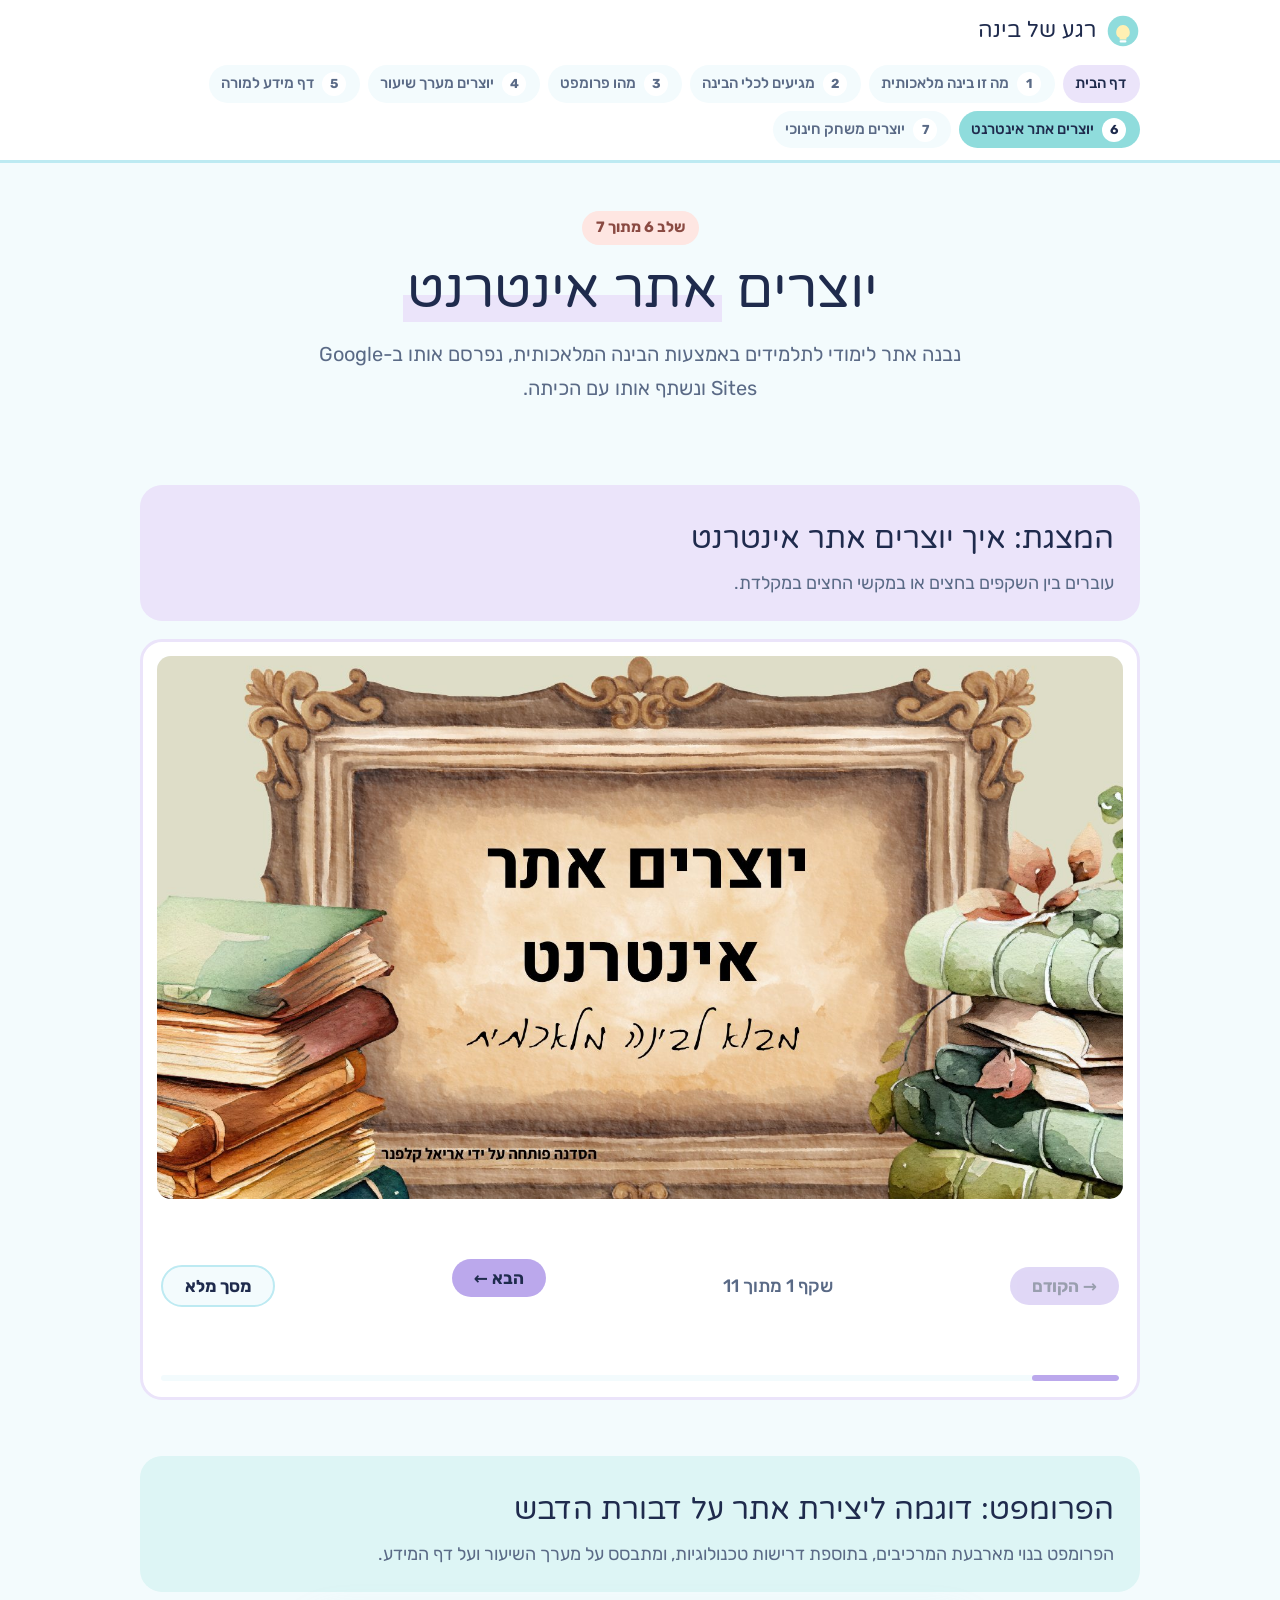
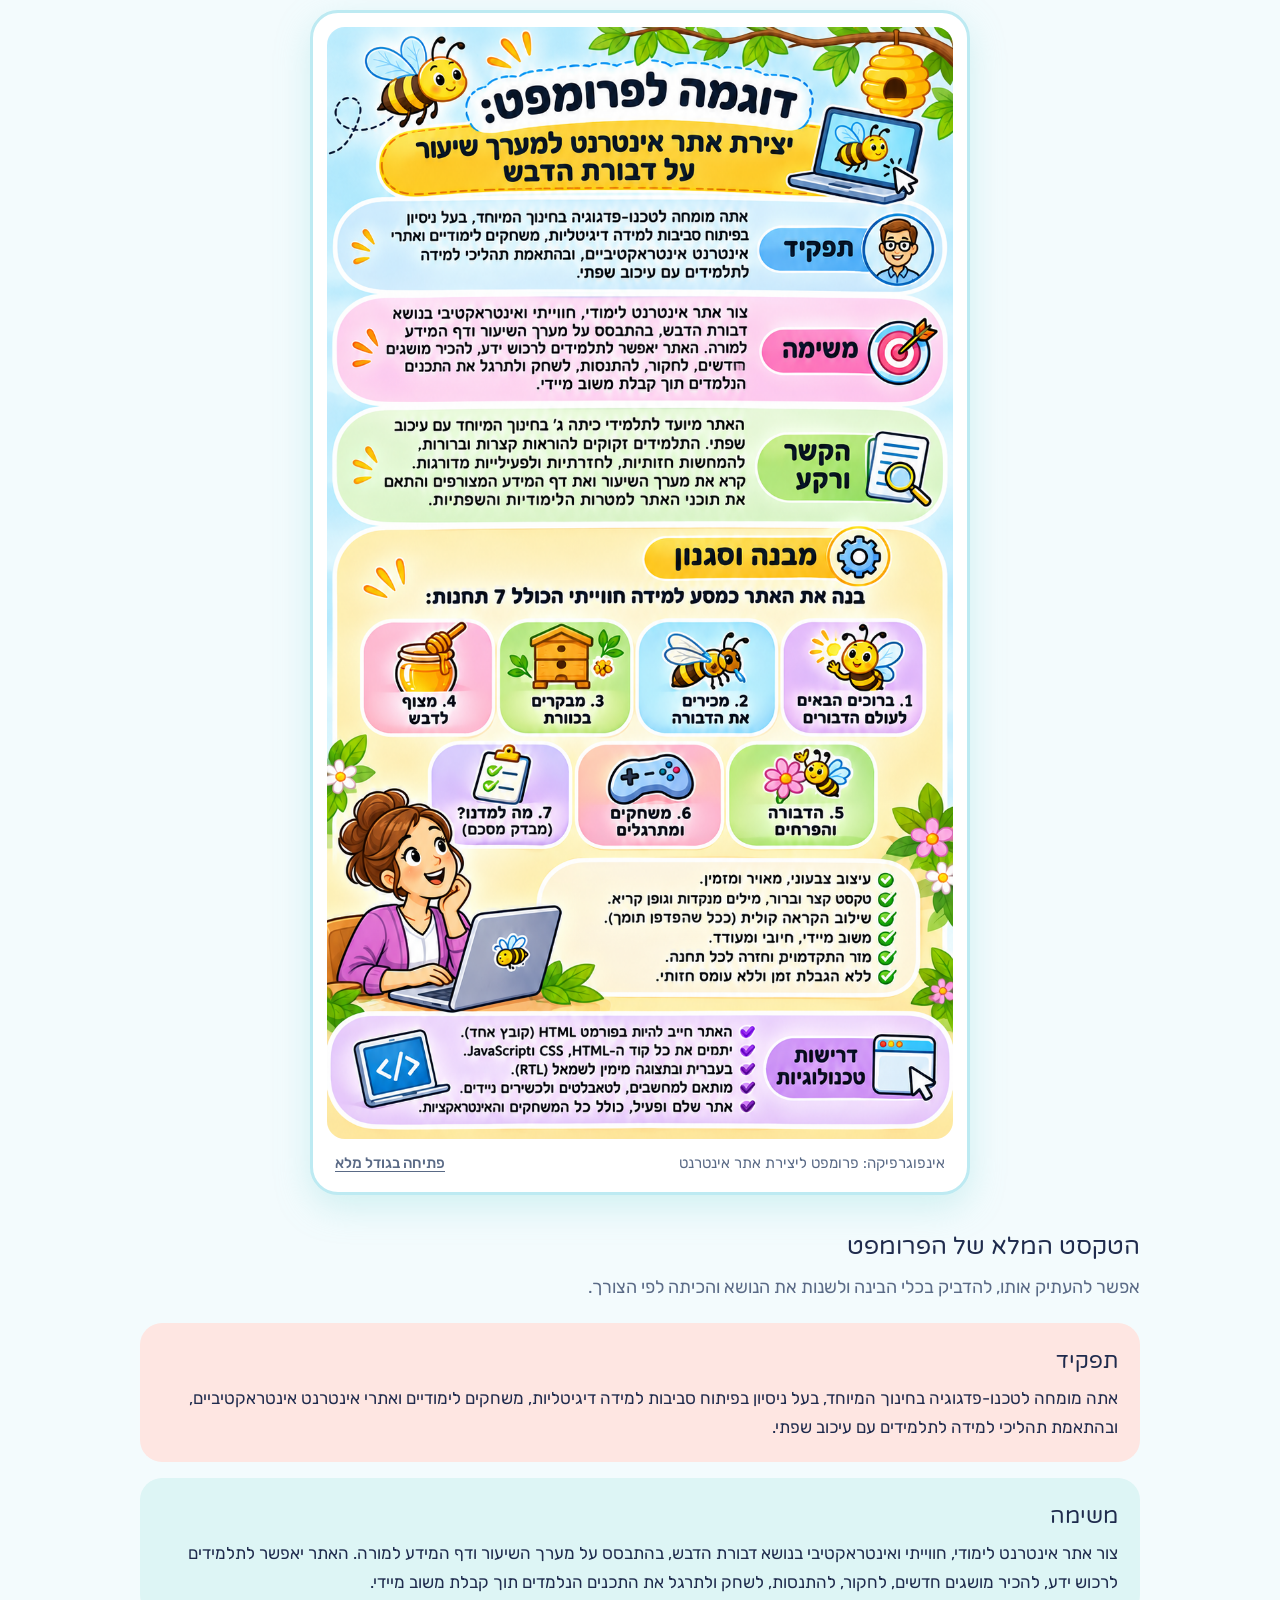
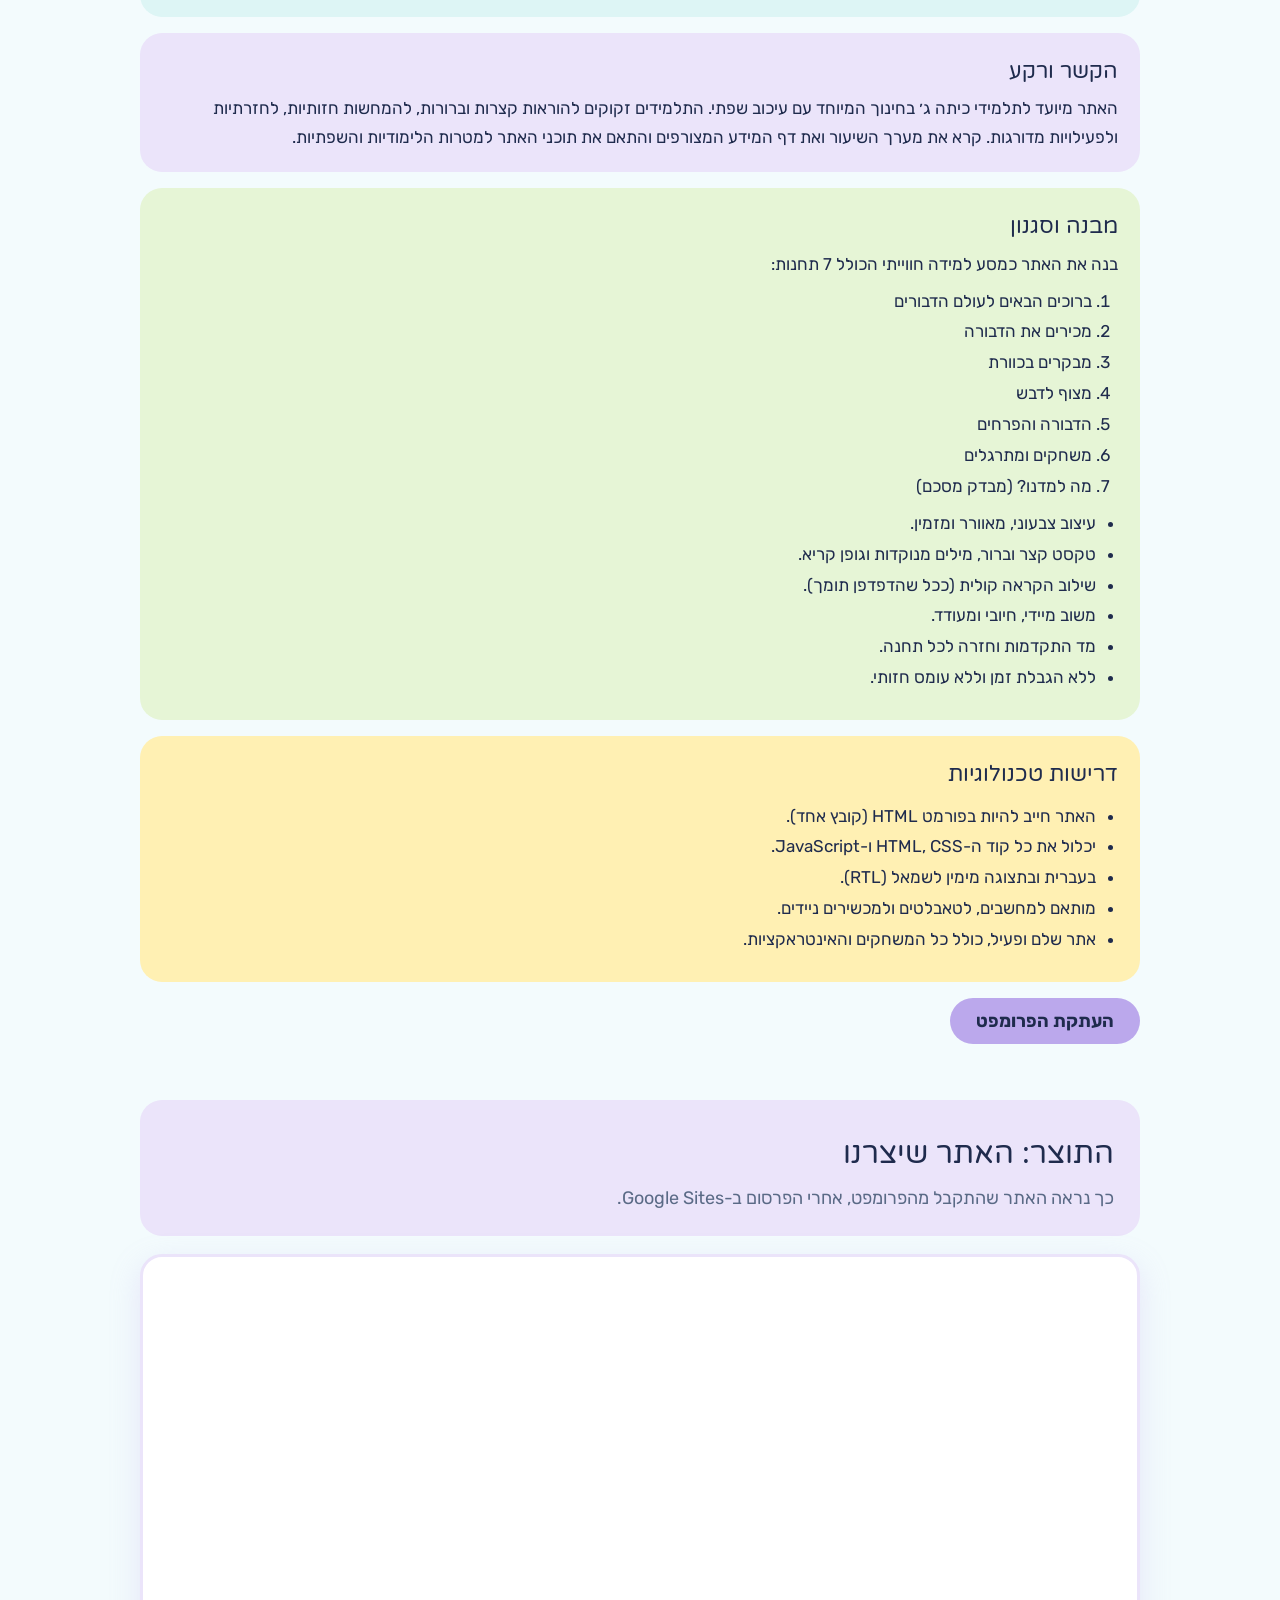
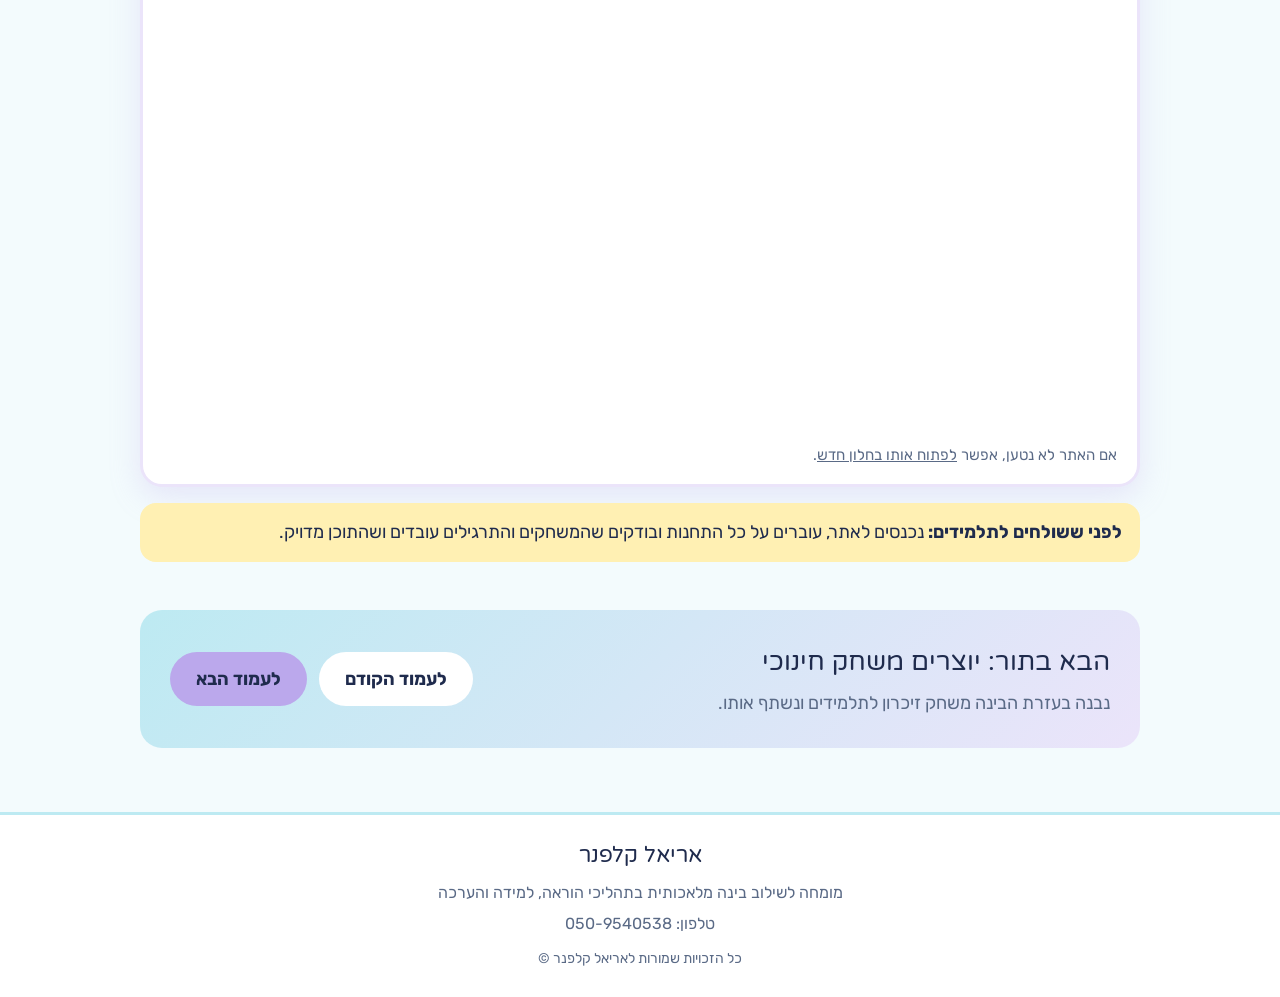
==== web.html @ d9471802 "Add Rega Shel Bina teachers training website Seven-page Hebrew RTL learning site on AI for teachers:" ====
<!DOCTYPE html>
<html lang="he" dir="rtl">
<head>
<meta charset="utf-8">
<meta name="viewport" content="width=device-width, initial-scale=1">
<title>רגע של בינה - יוצרים אתר אינטרנט</title>
<link rel="preconnect" href="https://fonts.googleapis.com">
<link rel="preconnect" href="https://fonts.gstatic.com" crossorigin>
<link href="https://fonts.googleapis.com/css2?family=Rubik:wght@400;500;700&family=Varela+Round&display=swap" rel="stylesheet">
<link rel="stylesheet" href="style.css">
</head>
<body>

<header>
  <div class="bar">
    <a class="brand" href="index.html" aria-label="רגע של בינה - לדף הבית">
      <svg viewBox="0 0 40 40" aria-hidden="true"><circle cx="20" cy="20" r="18" fill="#8FDCDC"/><path d="M12 22c0-5 3.6-9 8-9s8 4 8 9c0 3-1.6 5-4 6v2h-8v-2c-2.4-1-4-3-4-6z" fill="#FFF0B3"/><rect x="16" y="31" width="8" height="2.5" rx="1.2" fill="#fff"/></svg>
      רגע של בינה
    </a>
    <button class="menu-btn" type="button" id="menu-btn" aria-expanded="false" aria-controls="site-nav"><span class="menu-ic" aria-hidden="true"></span>תפריט</button>
    <nav id="site-nav" aria-label="תפריט האתר">
      <ol>
        <li class="home"><a href="index.html">דף הבית</a></li>
        <li><a href="ai.html"><b>1</b>מה זו בינה מלאכותית</a></li>
        <li><a href="tools.html"><b>2</b>מגיעים לכלי הבינה</a></li>
        <li><a href="prompt.html"><b>3</b>מהו פרומפט</a></li>
        <li><a href="lesson.html"><b>4</b>יוצרים מערך שיעור</a></li>
        <li><a href="info.html"><b>5</b>דף מידע למורה</a></li>
        <li class="on"><a aria-current="page" href="web.html"><b>6</b>יוצרים אתר אינטרנט</a></li>
        <li><a href="game.html"><b>7</b>יוצרים משחק חינוכי</a></li>
      </ol>
    </nav>
  </div>
</header>

<main class="wrap">

  <section class="hero solo">
    <div>
      <span class="tag">שלב 6 מתוך 7</span>
      <h1>יוצרים <mark>אתר אינטרנט</mark></h1>
      <p class="lead">נבנה אתר לימודי לתלמידים באמצעות הבינה המלאכותית, נפרסם אותו ב-Google Sites ונשתף אותו עם הכיתה.</p>
    </div>
  </section>

  <section id="slides" class="part-block" aria-labelledby="slides-title">
    <div class="block-head hd1">
      <h2 id="slides-title" class="sec">המצגת: איך יוצרים אתר אינטרנט</h2>
      <p class="sub">עוברים בין השקפים בחצים או במקשי החצים במקלדת.</p>
    </div>
    <div class="viewer" data-name="web" data-count="11" tabindex="0" role="group" aria-label="מצגת: יוצרים אתר אינטרנט לשיעור ולדף המידע">
      <div class="stage"><img class="slide" src="slides/web-01.jpg" alt="שקף 1 מתוך 11" width="1600" height="900"></div>
      <div class="controls">
        <button class="vb prev" type="button" aria-label="לשקף הקודם">&rarr; הקודם</button>
        <span class="count" aria-live="polite">שקף 1 מתוך 11</span>
        <button class="vb next" type="button" aria-label="לשקף הבא">הבא &larr;</button>
        <button class="vb fs" type="button">מסך מלא</button>
      </div>
      <div class="bar-progress" aria-hidden="true"><span></span></div>
    </div>
  </section>

  <section id="prompt" class="part-block" aria-labelledby="prompt-title">
    <div class="block-head hd2">
      <h2 id="prompt-title" class="sec">הפרומפט: דוגמה ליצירת אתר על דבורת הדבש</h2>
      <p class="sub">הפרומפט בנוי מארבעת המרכיבים, בתוספת דרישות טכנולוגיות, ומתבסס על מערך השיעור ועל דף המידע.</p>
    </div>
    <figure class="figure">
      <img src="web-prompt-infographic.png" width="941" height="1672" loading="lazy"
           alt="אינפוגרפיקה: דוגמה לפרומפט ליצירת אתר אינטרנט למערך שיעור על דבורת הדבש. החלקים: תפקיד, משימה, הקשר ורקע, מבנה וסגנון עם שבע תחנות, ודרישות טכנולוגיות. הטקסט המלא מופיע מתחת לאינפוגרפיקה.">
      <figcaption>
        <span>אינפוגרפיקה: פרומפט ליצירת אתר אינטרנט</span>
        <a href="web-prompt-infographic.png" target="_blank" rel="noopener">פתיחה בגודל מלא</a>
      </figcaption>
    </figure>

    <h3 class="subhead">הטקסט המלא של הפרומפט</h3>
    <p class="sub">אפשר להעתיק אותו, להדביק בכלי הבינה ולשנות את הנושא והכיתה לפי הצורך.</p>
    <div class="parts one" id="prompt-parts">
      <article class="part p2">
        <h3>תפקיד</h3>
        <div class="body"><p>אתה מומחה לטכנו-פדגוגיה בחינוך המיוחד, בעל ניסיון בפיתוח סביבות למידה דיגיטליות, משחקים לימודיים ואתרי אינטרנט אינטראקטיביים, ובהתאמת תהליכי למידה לתלמידים עם עיכוב שפתי.</p></div>
      </article>
      <article class="part p1">
        <h3>משימה</h3>
        <div class="body"><p>צור אתר אינטרנט לימודי, חווייתי ואינטראקטיבי בנושא דבורת הדבש, בהתבסס על מערך השיעור ודף המידע למורה. האתר יאפשר לתלמידים לרכוש ידע, להכיר מושגים חדשים, לחקור, להתנסות, לשחק ולתרגל את התכנים הנלמדים תוך קבלת משוב מיידי.</p></div>
      </article>
      <article class="part p4">
        <h3>הקשר ורקע</h3>
        <div class="body"><p>האתר מיועד לתלמידי כיתה ג׳ בחינוך המיוחד עם עיכוב שפתי. התלמידים זקוקים להוראות קצרות וברורות, להמחשות חזותיות, לחזרתיות ולפעילויות מדורגות. קרא את מערך השיעור ואת דף המידע המצורפים והתאם את תוכני האתר למטרות הלימודיות והשפתיות.</p></div>
      </article>
      <article class="part p3">
        <h3>מבנה וסגנון</h3>
        <div class="body">
          <p>בנה את האתר כמסע למידה חווייתי הכולל 7 תחנות:</p>
          <ol>
            <li>ברוכים הבאים לעולם הדבורים</li>
            <li>מכירים את הדבורה</li>
            <li>מבקרים בכוורת</li>
            <li>מצוף לדבש</li>
            <li>הדבורה והפרחים</li>
            <li>משחקים ומתרגלים</li>
            <li>מה למדנו? (מבדק מסכם)</li>
          </ol>
          <ul>
            <li>עיצוב צבעוני, מאוורר ומזמין.</li>
            <li>טקסט קצר וברור, מילים מנוקדות וגופן קריא.</li>
            <li>שילוב הקראה קולית (ככל שהדפדפן תומך).</li>
            <li>משוב מיידי, חיובי ומעודד.</li>
            <li>מד התקדמות וחזרה לכל תחנה.</li>
            <li>ללא הגבלת זמן וללא עומס חזותי.</li>
          </ul>
        </div>
      </article>
      <article class="part p5">
        <h3>דרישות טכנולוגיות</h3>
        <div class="body">
          <ul>
            <li>האתר חייב להיות בפורמט HTML (קובץ אחד).</li>
            <li>יכלול את כל קוד ה-HTML, CSS ו-JavaScript.</li>
            <li>בעברית ובתצוגה מימין לשמאל (RTL).</li>
            <li>מותאם למחשבים, לטאבלטים ולמכשירים ניידים.</li>
            <li>אתר שלם ופעיל, כולל כל המשחקים והאינטראקציות.</li>
          </ul>
        </div>
      </article>
    </div>
    <div class="copy-row">
      <button class="btn" type="button" id="copy-prompt">העתקת הפרומפט</button>
      <span id="copy-status" role="status" aria-live="polite"></span>
    </div>
  </section>

  <section id="result" class="part-block" aria-labelledby="result-title">
    <div class="block-head hd1">
      <h2 id="result-title" class="sec">התוצר: האתר שיצרנו</h2>
      <p class="sub">כך נראה האתר שהתקבל מהפרומפט, אחרי הפרסום ב-Google Sites.</p>
    </div>
    <div class="doc-box">
      <iframe src="https://sites.google.com/educ.org.il/dvoradvash/full-page-embed" title="האתר שיצרנו: מסע בעולם דבורת הדבש" loading="lazy" allowfullscreen></iframe>
      <p class="video-note">אם האתר לא נטען, אפשר <a href="https://sites.google.com/educ.org.il/dvoradvash" target="_blank" rel="noopener">לפתוח אותו בחלון חדש</a>.</p>
    </div>
    <p class="check-note"><strong>לפני ששולחים לתלמידים:</strong> נכנסים לאתר, עוברים על כל התחנות ובודקים שהמשחקים והתרגילים עובדים ושהתוכן מדויק.</p>
  </section>

  <section class="next" aria-labelledby="next-title">
    <div>
      <h2 id="next-title">הבא בתור: יוצרים משחק חינוכי</h2>
      <p>נבנה בעזרת הבינה משחק זיכרון לתלמידים ונשתף אותו.</p>
    </div>
    <div class="btns">
      <a class="btn ghost" href="info.html">לעמוד הקודם</a>
      <a class="btn" href="game.html">לעמוד הבא</a>
    </div>
  </section>
</main>

<footer class="site-footer">
  <div class="foot-in">
    <strong class="foot-name">אריאל קלפנר</strong>
    <span class="foot-role">מומחה לשילוב בינה מלאכותית בתהליכי הוראה, למידה והערכה</span>
    <span class="foot-phone">טלפון: <bdi dir="ltr">050-9540538</bdi></span>
    <span class="foot-rights">כל הזכויות שמורות לאריאל קלפנר ©</span>
  </div>
</footer>

<script src="viewer.js"></script>
<script>
(function(){
  var btn=document.getElementById('copy-prompt'),st=document.getElementById('copy-status');
  function text(){
    return Array.prototype.map.call(document.querySelectorAll('#prompt-parts .part'),function(p){
      var out=[];
      p.querySelectorAll('.body > *').forEach(function(el){
        if(el.tagName==='UL'){el.querySelectorAll('li').forEach(function(li){out.push('- '+li.textContent);});}
        else if(el.tagName==='OL'){el.querySelectorAll('li').forEach(function(li,k){out.push((k+1)+'. '+li.textContent);});}
        else{out.push(el.textContent);}
      });
      return p.querySelector('h3').textContent+': '+out.join('\n');
    }).join('\n\n');
  }
  function done(msg){st.textContent=msg;setTimeout(function(){st.textContent='';},3000);}
  btn.addEventListener('click',function(){
    var t=text();
    if(navigator.clipboard&&navigator.clipboard.writeText){
      navigator.clipboard.writeText(t).then(function(){done('הפרומפט הועתק');},fallback);
    }else{fallback();}
    function fallback(){
      var ta=document.createElement('textarea');ta.value=t;document.body.appendChild(ta);ta.select();
      try{document.execCommand('copy');done('הפרומפט הועתק');}catch(e){done('ההעתקה לא הצליחה, סמנו את הטקסט והעתיקו ידנית');}
      document.body.removeChild(ta);
    }
  });
})();
</script>
<script src="menu.js"></script>
</body>
</html>
---- style.css ----
:root{
  /* פלטת פסטל שנגזרת מהאינפוגרפיקה: תכלת, לבנדר, ירוק מנטה, ורוד עדין וצהוב בהיר מאוד */
  --bg:#F3FBFD;
  --surface:#FFFFFF;
  --ink:#1F2B4D;
  --muted:#5A6A86;
  --sky:#BDEAF2;
  --teal:#8FDCDC;
  --teal-soft:#DDF5F5;
  --lav:#BBA8EC;
  --lav-soft:#EBE4FA;
  --mint:#B5E08A;
  --mint-soft:#E6F5D6;
  --pink:#F9B5AC;
  --pink-soft:#FEE6E2;
  --butter:#FFF0B3;
  --display:"Varela Round","Rubik",system-ui,sans-serif;
  --body:"Rubik",system-ui,sans-serif;
  --radius:22px;
  /* פריסה: כותרת עליונה עם ניווט שלבים, תוכן במרכז, כרטיסים בצבעי פסטל, כפתורי הקודם והבא */
}
*{box-sizing:border-box}
html{scroll-behavior:smooth}
body{margin:0;background:var(--bg);color:var(--ink);font-family:var(--body);font-size:18px;line-height:1.7}
a{color:inherit}
:focus-visible{outline:3px solid var(--lav);outline-offset:3px;border-radius:8px}
.wrap{max-width:1040px;margin:0 auto;padding:0 20px}

/* ניווט */
header{background:var(--surface);border-bottom:3px solid var(--sky);position:sticky;top:0;z-index:5}
.bar{display:flex;align-items:center;justify-content:space-between;gap:16px;flex-wrap:wrap;padding:12px 20px;max-width:1040px;margin:0 auto}
.brand{display:flex;align-items:center;gap:10px;font-family:var(--display);font-size:22px;color:var(--ink);text-decoration:none}
.brand svg{width:34px;height:34px}
nav ol{list-style:none;margin:0;padding:0;display:flex;gap:8px;flex-wrap:wrap}
nav li a,nav li span{display:flex;align-items:center;gap:8px;padding:6px 14px 6px 12px;border-radius:999px;font-size:15px;font-weight:500;text-decoration:none;background:var(--bg);color:var(--muted)}
nav li a:hover{background:var(--teal-soft)}
nav li b{display:grid;place-items:center;width:24px;height:24px;border-radius:50%;background:#fff;font-size:13px;color:var(--muted)}
nav li.on a{background:var(--teal);color:var(--ink)}
nav li.on b{background:#fff;color:var(--ink)}
nav li.soon span{opacity:.8}
nav small{font-size:12px;background:var(--butter);color:#6B5A1E;padding:0 8px;border-radius:999px}

/* פתיח */
.hero{padding:48px 0 24px;display:grid;grid-template-columns:1.2fr .8fr;gap:32px;align-items:center}
.hero.solo{grid-template-columns:1fr;text-align:center;justify-items:center}
.tag{display:inline-block;background:var(--pink-soft);color:#8A4A42;font-weight:700;font-size:15px;padding:4px 14px;border-radius:999px;margin-bottom:14px}
h1{font-family:var(--display);font-weight:400;font-size:clamp(34px,5.5vw,54px);line-height:1.15;margin:0 0 16px;text-wrap:balance}
h1 mark{background:linear-gradient(transparent 58%,var(--lav-soft) 58%);color:inherit;padding:0 4px}
.lead{font-size:20px;color:var(--muted);margin:0;max-width:34em}
.art{width:100%;max-width:340px;justify-self:center}

/* הגדרה */
.def{background:var(--surface);border-radius:var(--radius);padding:28px 30px;margin:24px 0;border-inline-start:10px solid var(--teal);box-shadow:0 8px 24px rgba(143,220,220,.28)}
.def h2{font-family:var(--display);font-weight:400;font-size:26px;margin:0 0 8px}
.def p{margin:0;font-size:20px;max-width:46em}
.def .simple{margin-top:14px;padding:12px 16px;background:var(--butter);border-radius:14px;font-size:18px}

h2.sec{font-family:var(--display);font-weight:400;font-size:30px;margin:48px 0 6px}
.sub{color:var(--muted);margin:0 0 20px}

/* כרטיסים */
.cards{display:grid;grid-template-columns:repeat(3,1fr);gap:18px}
.card{border-radius:var(--radius);padding:24px;display:flex;flex-direction:column;gap:8px}
.card .ic{width:52px;height:52px;border-radius:16px;display:grid;place-items:center;background:#fff}
.card .ic svg{width:30px;height:30px}
.card h3{font-family:var(--display);font-weight:400;font-size:22px;margin:6px 0 0}
.card p{margin:0;font-size:17px}
.c1{background:var(--lav-soft)} .c1 svg{stroke:#8E78DC}
.c2{background:var(--pink-soft)} .c2 svg{stroke:#E58C80}
.c3{background:var(--teal-soft)} .c3 svg{stroke:#48B7B7}

/* סרטון */
.video-box{background:var(--surface);border-radius:var(--radius);padding:16px;box-shadow:0 10px 30px rgba(187,168,236,.30);border:3px solid var(--lav-soft)}
.video{position:relative;aspect-ratio:16/9;border-radius:14px;overflow:hidden;background:#1F2B4D}
.video iframe{position:absolute;inset:0;width:100%;height:100%;border:0}
.video-note{margin:12px 6px 2px;font-size:15px;color:var(--muted)}

/* שאלות למחשבה */
.think{display:grid;grid-template-columns:repeat(2,1fr);gap:16px}
.q{background:var(--surface);border-radius:var(--radius);padding:20px 22px;display:flex;gap:14px;align-items:flex-start;border:2px solid var(--butter)}
.q span{flex:none;width:34px;height:34px;border-radius:50%;background:var(--butter);display:grid;place-items:center;font-weight:700;font-family:var(--display)}
.q p{margin:0}

/* אינפוגרפיקה */
.figure{margin:8px auto 0;max-width:660px;background:var(--surface);border-radius:28px;padding:14px;border:3px solid var(--sky);box-shadow:0 12px 34px rgba(143,220,220,.35)}
.figure img{display:block;width:100%;height:auto;border-radius:18px}
.figure figcaption{display:flex;justify-content:space-between;align-items:center;gap:12px;flex-wrap:wrap;padding:12px 8px 2px;font-size:15px;color:var(--muted)}
.figure figcaption a{font-weight:500;text-decoration:underline;text-underline-offset:3px}

/* סיכום טקסטואלי: ארבעת המרכיבים */
.parts{display:grid;grid-template-columns:repeat(2,1fr);gap:16px}
.part{border-radius:var(--radius);padding:20px 22px}
.part h3{font-family:var(--display);font-weight:400;font-size:22px;margin:0 0 4px}
.part p{margin:0;font-size:17px}
.p1{background:var(--teal-soft)}
.p2{background:var(--pink-soft)}
.p3{background:var(--mint-soft)}
.p4{background:var(--lav-soft)}

/* דוגמה */
.example{display:grid;grid-template-columns:repeat(2,1fr);gap:16px}
.ex{background:var(--surface);border-radius:var(--radius);padding:20px 22px;border:3px solid var(--sky)}
.ex.good{border-color:var(--mint)}
.ex h3{font-family:var(--display);font-weight:400;font-size:20px;margin:0 0 8px}
.ex .label{display:inline-block;font-size:14px;font-weight:700;padding:2px 12px;border-radius:999px;margin-bottom:10px;background:var(--pink-soft);color:#8A4A42}
.ex.good .label{background:var(--mint-soft);color:#3F6B1A}
.ex blockquote{margin:0;padding:12px 16px;background:var(--bg);border-radius:14px;font-size:17px}

/* המשך וחזרה */
.next{margin:48px 0 64px;background:linear-gradient(135deg,var(--sky) 0%,var(--lav-soft) 100%);border-radius:var(--radius);padding:30px;display:flex;align-items:center;justify-content:space-between;gap:20px;flex-wrap:wrap}
.next h2{font-family:var(--display);font-weight:400;font-size:26px;margin:0 0 4px}
.next p{margin:0;color:var(--muted)}
.btns{display:flex;gap:12px;flex-wrap:wrap}
.btn{font-family:var(--body);font-weight:700;font-size:18px;border:0;border-radius:999px;padding:12px 26px;background:var(--lav);color:var(--ink);cursor:pointer;text-decoration:none;display:inline-block}
.btn.ghost{background:#fff}
.btn[disabled]{cursor:not-allowed;opacity:.7}



@media (max-width:820px){
  .hero{grid-template-columns:1fr}
  .art{max-width:240px;order:-1}
  .cards,.think,.parts,.example{grid-template-columns:1fr}
}
@media (prefers-reduced-motion:no-preference){
  .card,.q,.part{transition:transform .2s}
  .card:hover,.q:hover,.part:hover{transform:translateY(-4px)}
}

/* עמוד כלי הבינה */
.choices{display:grid;grid-template-columns:repeat(2,1fr);gap:18px;margin:8px 0 8px}
.choice{display:flex;flex-direction:column;gap:8px;border-radius:var(--radius);padding:26px;text-decoration:none;transition:transform .2s}
.choice h2{font-family:var(--display);font-weight:400;font-size:26px;line-height:1.25;margin:0}
.choice p{margin:0;font-size:17px}
.choice .go{margin-top:auto;align-self:flex-start;font-weight:700;background:#fff;border-radius:999px;padding:6px 18px}
.ch-num{align-self:flex-start;font-size:14px;font-weight:700;background:#fff;border-radius:999px;padding:2px 12px}
.ch1{background:var(--lav-soft)} .ch2{background:var(--teal-soft)}
.choice:hover{transform:translateY(-4px)}
.part-block{margin-top:56px;scroll-margin-top:90px}
.block-head{border-radius:var(--radius);padding:22px 26px;margin-bottom:18px}
.block-head h2.sec{margin:6px 0 4px}
.block-head .sub{margin:0}
.hd1{background:var(--lav-soft)} .hd2{background:var(--teal-soft)}
.hd1 .ch-num,.hd2 .ch-num{display:inline-block}
.steps{list-style:none;margin:0;padding:0;display:grid;gap:16px}
.step{background:var(--surface);border-radius:var(--radius);padding:20px 22px;display:grid;grid-template-columns:1fr minmax(0,420px);gap:22px;align-items:center;border:3px solid var(--lav-soft)}
.step.s2{border-color:var(--teal-soft)}
.step-text{display:flex;gap:14px;align-items:flex-start}
.step .num{flex:none;width:44px;height:44px;border-radius:50%;display:grid;place-items:center;font-family:var(--display);font-size:22px;background:var(--lav-soft);color:var(--ink)}
.step.s2 .num{background:var(--teal)}
.step h3{margin:2px 0 0;font-weight:500;font-size:21px;line-height:1.45}
.step-sub{margin:6px 0 0;font-size:19px}
.step-note{margin:12px 0 0;padding:10px 14px;background:var(--butter);border-radius:14px;font-size:16px;line-height:1.55}
.shot{position:relative;display:block;width:100%;padding:0;border:2px solid var(--sky);background:var(--bg);border-radius:16px;overflow:hidden;cursor:zoom-in;font:inherit}
.shot img{display:block;width:100%;height:auto;max-height:340px;object-fit:contain}
.shot .zoom{position:absolute;inset-inline-start:10px;bottom:10px;font-size:13px;font-weight:500;background:rgba(255,255,255,.92);color:var(--ink);padding:2px 12px;border-radius:999px}
.done{margin:16px 0 0;text-align:center;font-family:var(--display);font-size:22px;padding:14px;border-radius:var(--radius)}
.d1{background:var(--lav-soft)} .d2{background:var(--teal-soft)}
dialog#lightbox{border:0;border-radius:20px;padding:14px;max-width:min(96vw,1200px);background:#fff;box-shadow:0 20px 60px rgba(31,43,77,.35)}
dialog#lightbox::backdrop{background:rgba(31,43,77,.55)}
dialog#lightbox img{display:block;max-width:100%;max-height:80vh;margin:8px auto 0;border-radius:12px}
dialog#lightbox .close{font-family:var(--body);font-weight:700;font-size:16px;border:0;border-radius:999px;padding:8px 20px;background:var(--lav);color:var(--ink);cursor:pointer}
@media (max-width:820px){
  .choices{grid-template-columns:1fr}
  .step{grid-template-columns:1fr}
}

/* מציג מצגות */
.viewer{background:var(--surface);border-radius:var(--radius);padding:14px;border:3px solid var(--lav-soft);margin-bottom:16px}
#gemini .viewer{border-color:var(--teal-soft)}
.viewer:focus-visible{outline:3px solid var(--lav)}
.stage{background:var(--bg);border-radius:14px;overflow:hidden;display:flex;justify-content:center}
.stage:fullscreen{background:#1F2B4D;align-items:center}
.stage .slide{display:block;width:100%;height:auto;max-height:100%;object-fit:contain;aspect-ratio:16/9}
.controls{display:flex;align-items:center;justify-content:space-between;gap:10px;flex-wrap:wrap;padding:12px 4px 4px}
.vb{font-family:var(--body);font-weight:700;font-size:17px;border:0;border-radius:999px;padding:9px 22px;background:var(--lav);color:var(--ink);cursor:pointer}
#gemini .vb{background:var(--teal)}
.vb.fs{background:var(--bg);border:2px solid var(--sky)}
.vb[disabled]{opacity:.45;cursor:not-allowed}
.count{font-weight:500;color:var(--muted)}
.bar-progress{height:6px;border-radius:999px;background:var(--bg);margin:10px 4px 2px;overflow:hidden}
.bar-progress span{display:block;height:100%;width:0;background:var(--lav);border-radius:999px;float:right;transition:width .25s}
#gemini .bar-progress span{background:var(--teal)}
details.written{margin-top:8px}
details.written>summary{cursor:pointer;font-weight:700;padding:12px 18px;background:var(--butter);border-radius:16px;list-style:none;margin-bottom:14px}
details.written>summary::-webkit-details-marker{display:none}
details.written>summary::before{content:"+ ";font-weight:700}
details.written[open]>summary::before{content:"− "}
@media (max-width:560px){.vb{padding:8px 14px;font-size:16px}.vb.fs{display:none}}

/* עמוד מערך שיעור */
.subhead{font-family:var(--display);font-weight:400;font-size:24px;margin:32px 0 4px}
.parts.one{grid-template-columns:1fr}
.parts.one .part p{max-width:60em}
.copy-row{display:flex;align-items:center;gap:14px;margin-top:16px;flex-wrap:wrap}
#copy-status{color:#3F6B1A;font-weight:700}
.doc-box{background:var(--surface);border-radius:var(--radius);padding:14px;border:3px solid var(--lav-soft);box-shadow:0 10px 30px rgba(187,168,236,.25)}
.doc-box iframe{display:block;width:100%;height:760px;border:0;border-radius:12px;background:#fff}
.check-note{margin:16px 0 0;padding:14px 18px;background:var(--butter);border-radius:16px}
.video-sec{margin-top:36px}
@media (max-width:820px){.doc-box iframe{height:620px}}

/* מסמך PDF */
.pdf-box{background:var(--surface);border-radius:var(--radius);padding:16px;border:3px solid var(--lav-soft);box-shadow:0 10px 30px rgba(187,168,236,.25)}
.pdf-bar{display:flex;align-items:center;justify-content:space-between;gap:12px;flex-wrap:wrap;padding:2px 4px 14px}
.pdf-name{font-family:var(--display);font-size:20px}
.pdf-bar .btn{font-size:16px;padding:9px 20px}
.pdf-pages{display:grid;gap:16px;justify-items:center;background:var(--bg);border-radius:14px;padding:16px}
.pdf-pages img{display:block;width:100%;max-width:820px;height:auto;background:#fff;box-shadow:0 4px 16px rgba(31,43,77,.14);border-radius:4px}

.part .body ul{margin:8px 0;padding-inline-start:22px}
.part .body li{margin:2px 0;font-size:17px}
.part .body p{margin:6px 0 0;font-size:17px}
.part .body p:first-child{margin-top:0}

.p5{background:var(--butter)}
.part .body ol{margin:8px 0;padding-inline-start:26px}
.part .body ol li{margin:2px 0;font-size:17px}

/* דף שער וכותרת תחתונה */
.visually-hidden{position:absolute;width:1px;height:1px;margin:-1px;padding:0;overflow:hidden;clip:rect(0 0 0 0);white-space:nowrap;border:0}
.cover-fig{margin:28px 0 0;border-radius:28px;overflow:hidden;box-shadow:0 14px 40px rgba(143,220,220,.4);border:4px solid #fff}
.cover-fig img{display:block;width:100%;height:auto}
.cover-intro{text-align:center;padding:28px 0 8px;display:flex;flex-direction:column;align-items:center;gap:18px}
.cover-sub{font-size:22px;color:var(--muted);margin:0;max-width:34em;text-wrap:balance}
.cover-btn{font-size:22px;padding:14px 40px}
.toc-wrap{margin-top:28px}
.toc{display:grid;grid-template-columns:repeat(2,1fr);gap:14px}
.toc-item{display:flex;align-items:center;gap:14px;padding:16px 20px;border-radius:var(--radius);text-decoration:none;font-family:var(--display);font-size:20px;transition:transform .2s}
.toc-item:hover{transform:translateY(-3px)}
.toc-num{flex:none;width:40px;height:40px;border-radius:50%;background:#fff;display:grid;place-items:center;font-weight:700}
.t1{background:var(--teal-soft)} .t2{background:var(--lav-soft)} .t3{background:var(--pink-soft)} .t4{background:var(--mint-soft)} .t5{background:var(--butter)}
.site-footer{margin-top:24px;background:var(--surface);border-top:3px solid var(--sky);padding:22px 20px 26px;text-align:center;color:var(--muted);font-size:16px}
.foot-in{max-width:1040px;margin:0 auto;display:flex;flex-direction:column;gap:4px;align-items:center}
.foot-name{font-family:var(--display);font-weight:400;font-size:22px;color:var(--ink)}
.foot-rights{margin-top:6px;font-size:14px}
@media (max-width:820px){.toc{grid-template-columns:1fr}.cover-sub{font-size:19px}}

/* תפריט האתר */
.menu-btn{display:none;align-items:center;gap:10px;font-family:var(--body);font-weight:700;font-size:16px;border:0;border-radius:999px;padding:8px 18px;background:var(--lav);color:var(--ink);cursor:pointer}
.menu-ic{display:inline-block;width:18px;height:2px;background:var(--ink);box-shadow:0 -6px 0 var(--ink),0 6px 0 var(--ink)}
nav li.home a{background:var(--lav-soft);color:var(--ink)}
nav li.home.on a{background:var(--teal)}
.about{display:flex;flex-direction:column;gap:2px;align-items:center;font-size:19px;color:var(--muted)}
.about-name{font-family:var(--display);font-weight:400;font-size:30px;color:var(--ink)}
.about-role{max-width:30em;text-wrap:balance}
.about-phone{margin-top:4px;font-weight:500;color:var(--ink)}
@media (max-width:900px){
  .menu-btn{display:inline-flex}
  nav#site-nav{display:none;width:100%}
  nav#site-nav.open{display:block}
  nav#site-nav ol{flex-direction:column;gap:6px;padding:8px 0 4px}
  nav#site-nav li a,nav#site-nav li span{border-radius:16px;padding:10px 14px}
}

.cover-menu{display:flex;flex-wrap:wrap;justify-content:center;gap:12px;margin:26px 0 0}
.cover-menu .toc-item{font-size:19px;padding:12px 20px}
.cover-intro{padding-top:30px}
.cover-page .foot-rights{margin-top:0;font-size:15px}
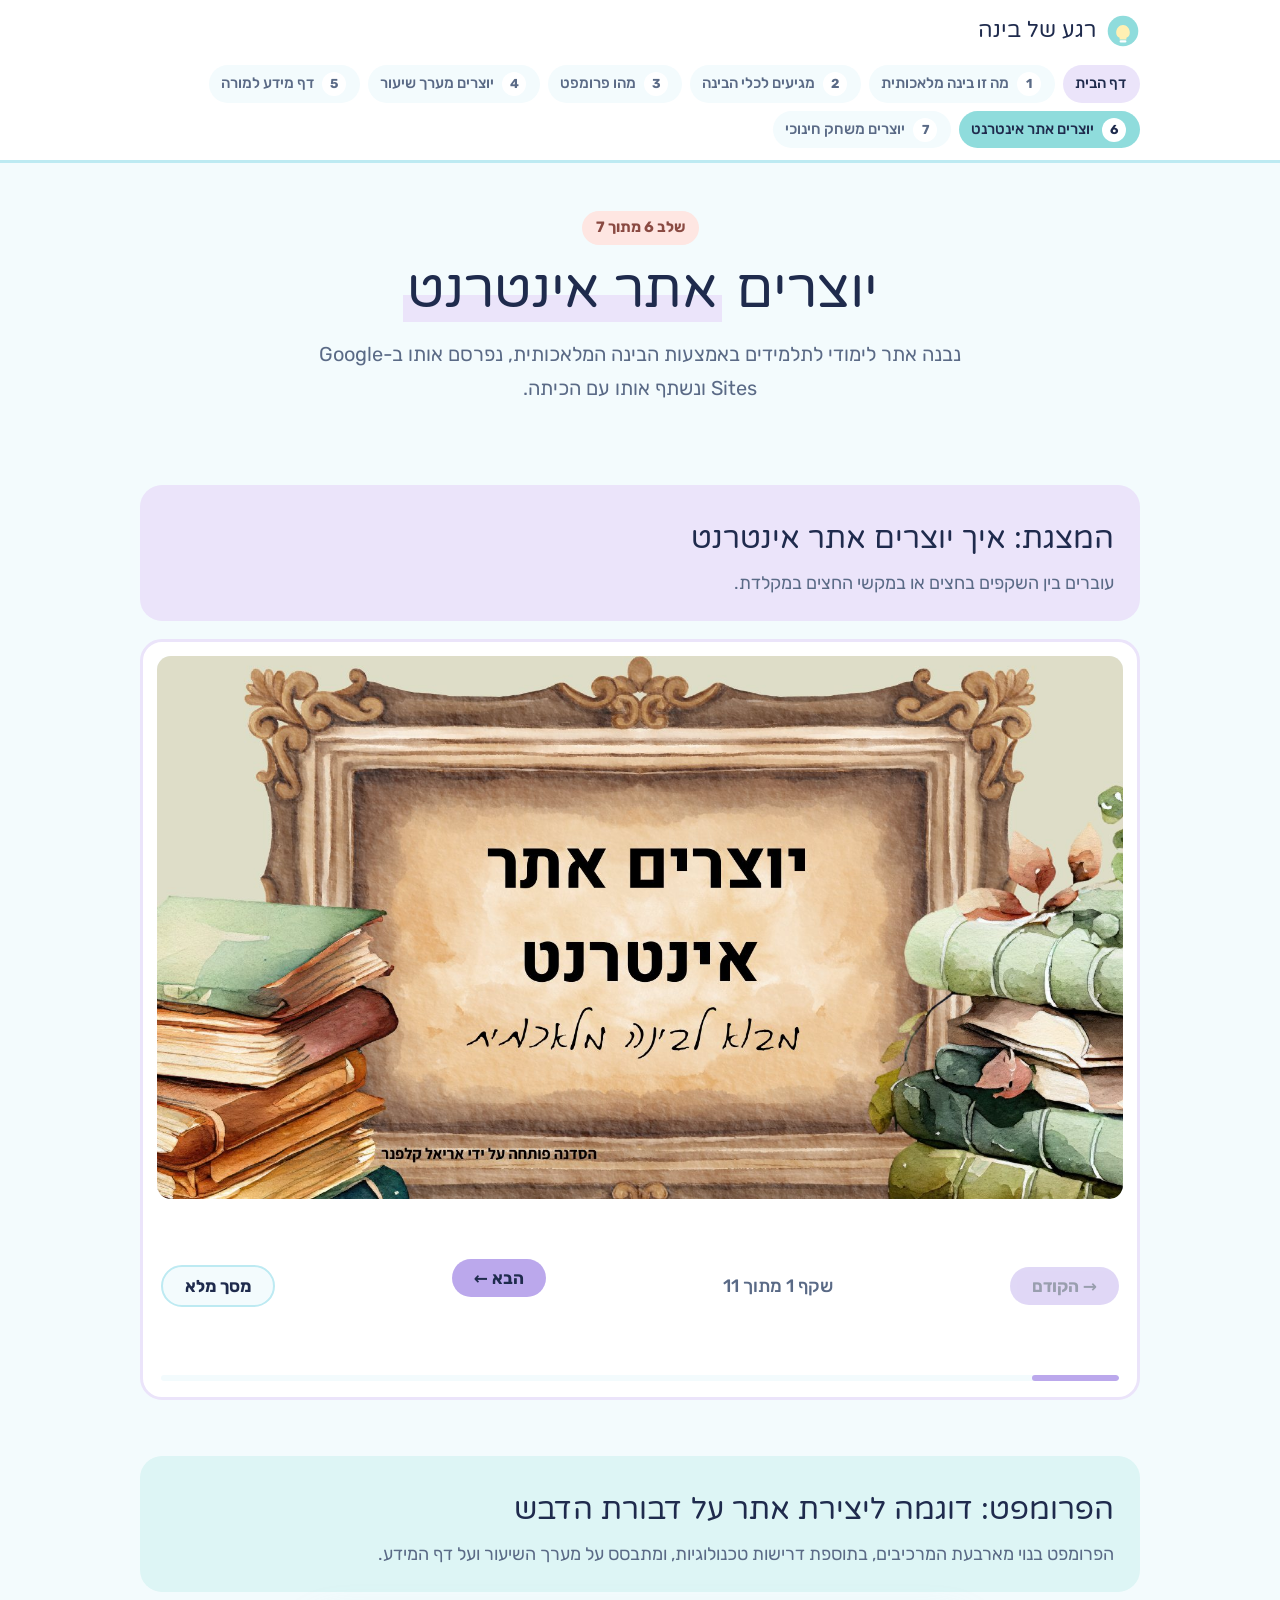
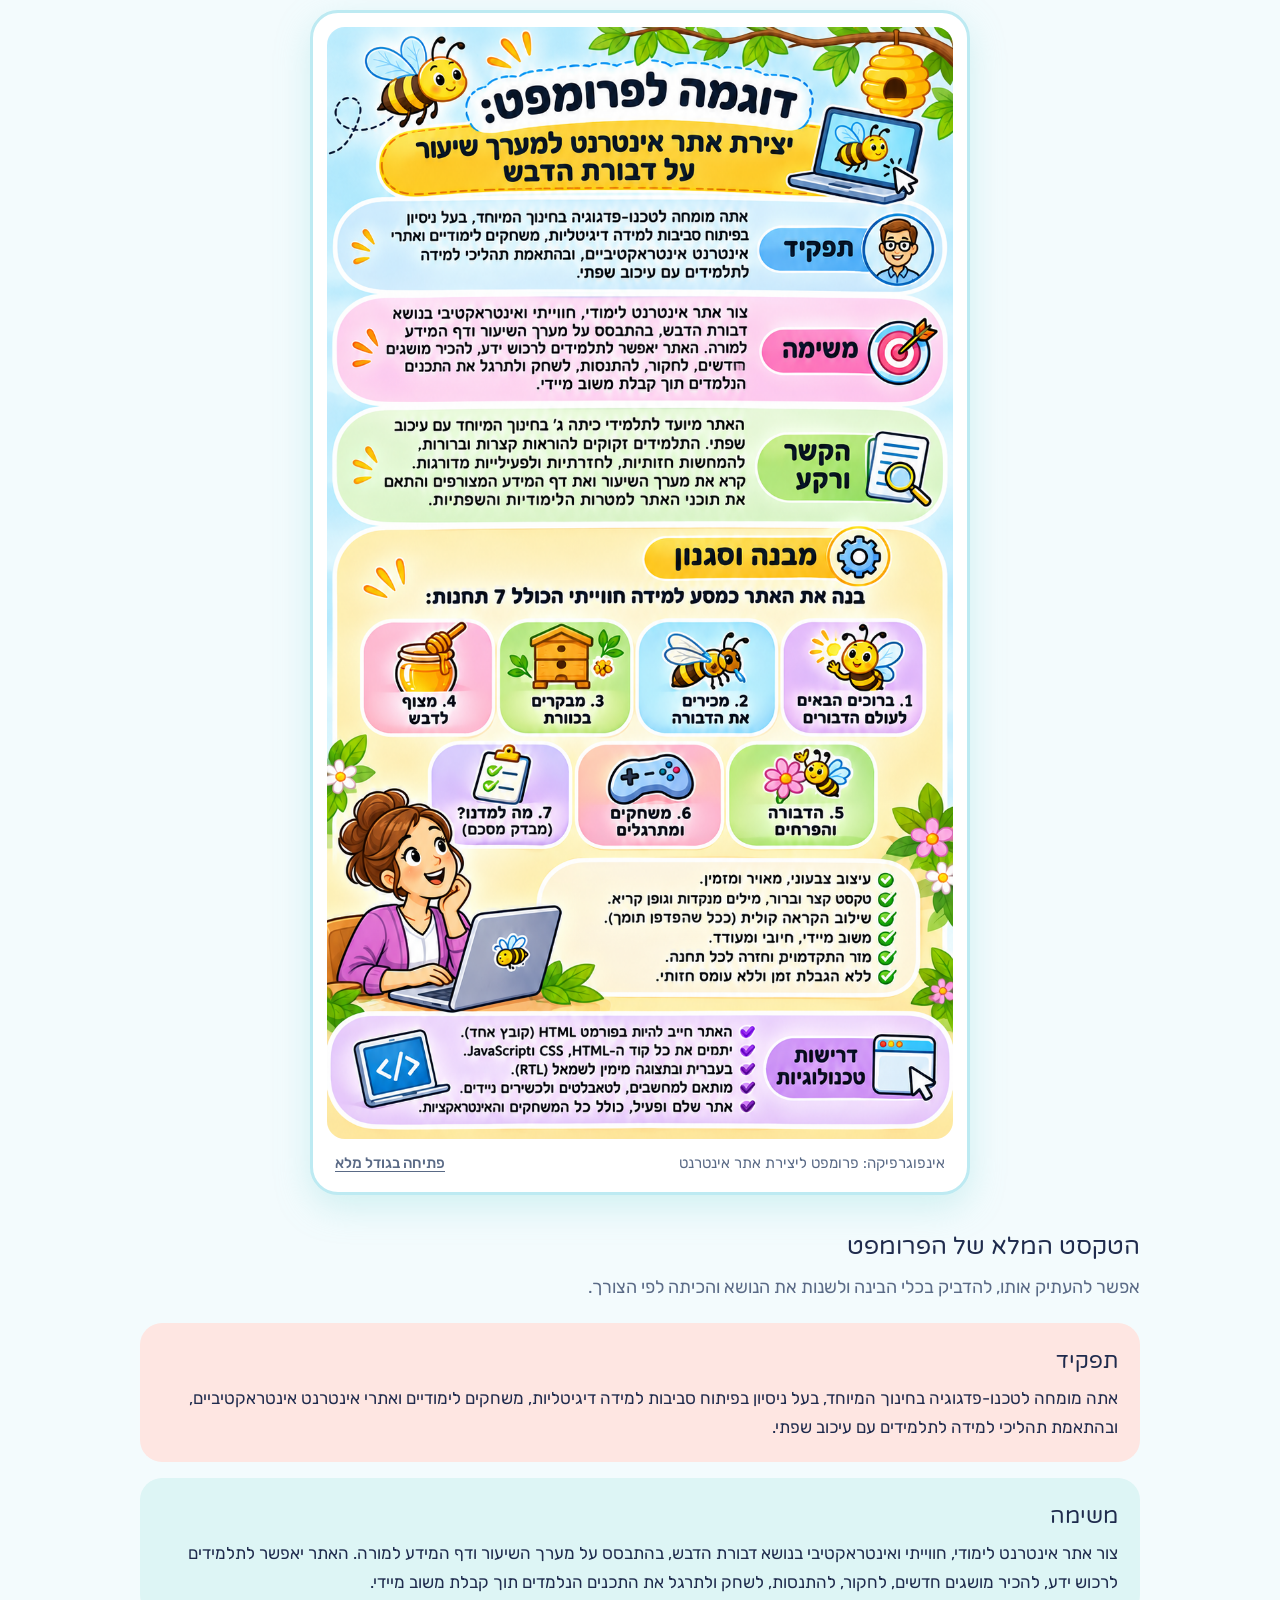
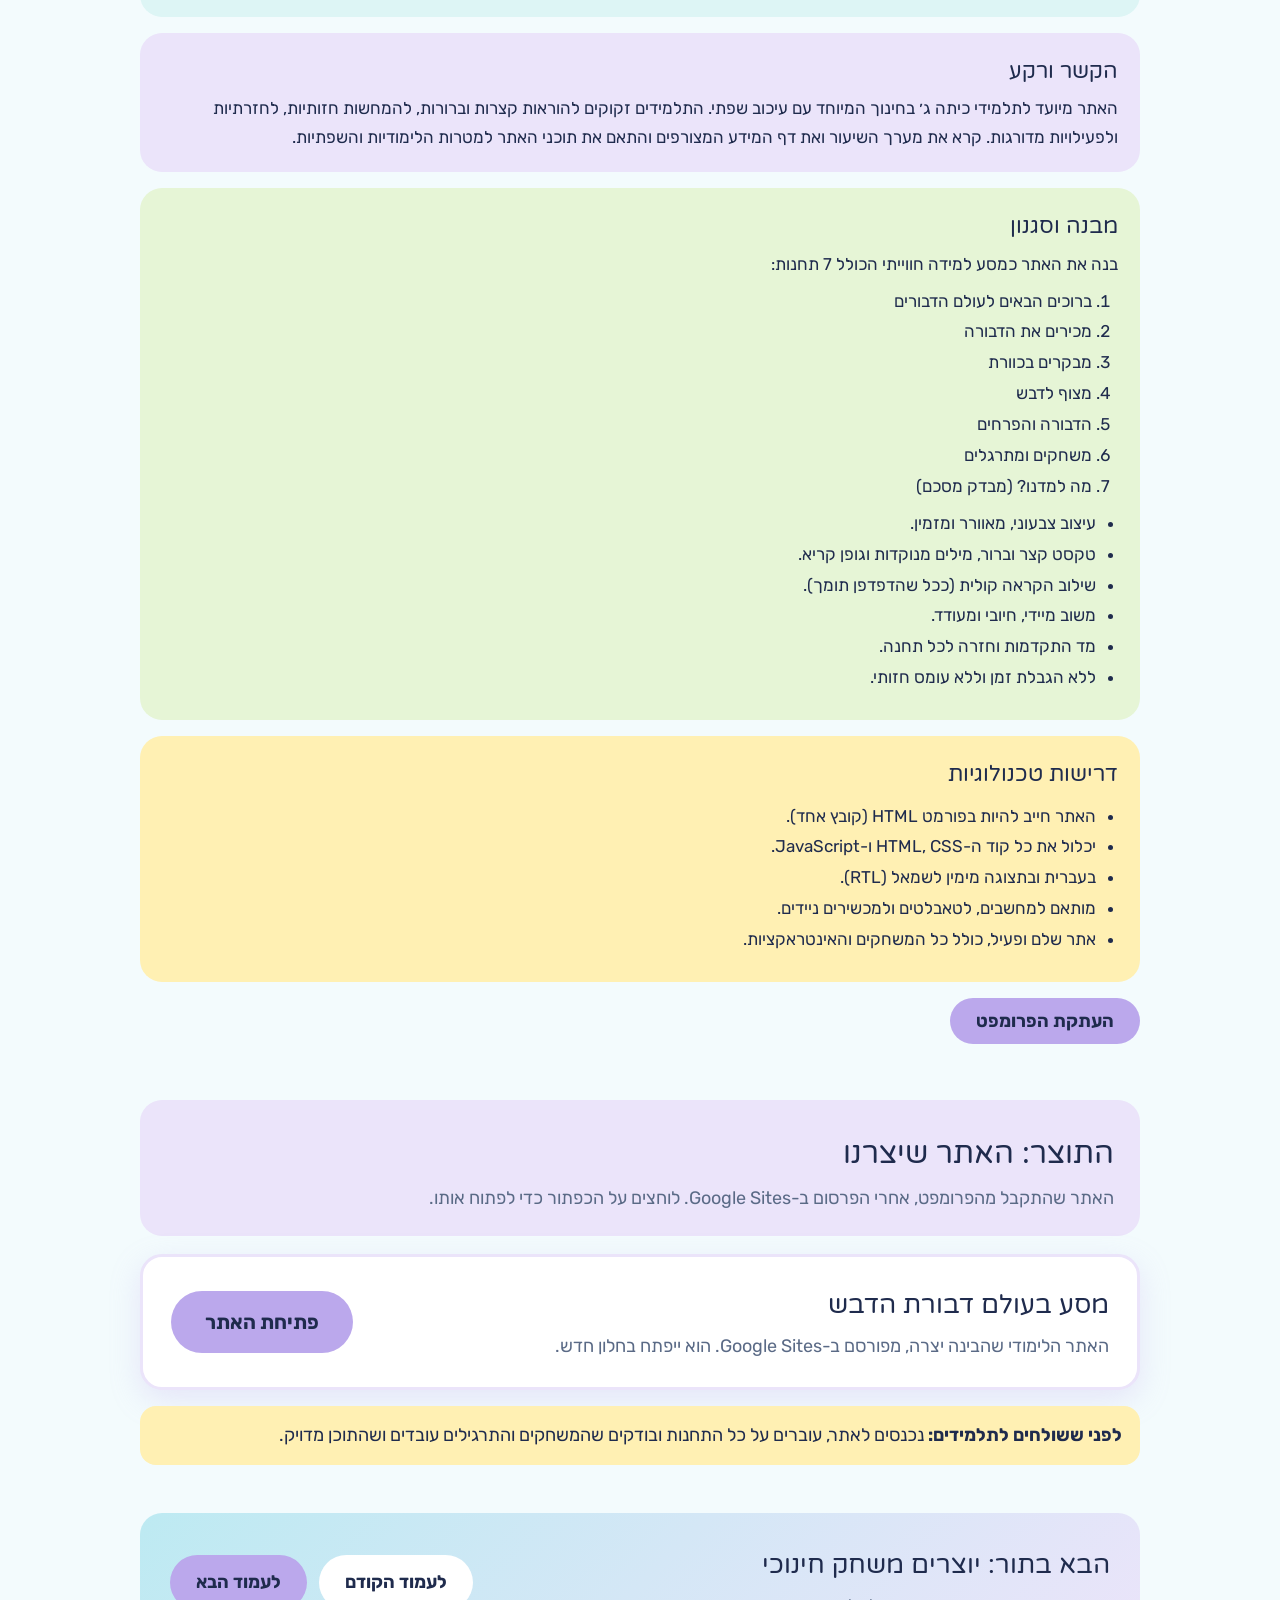
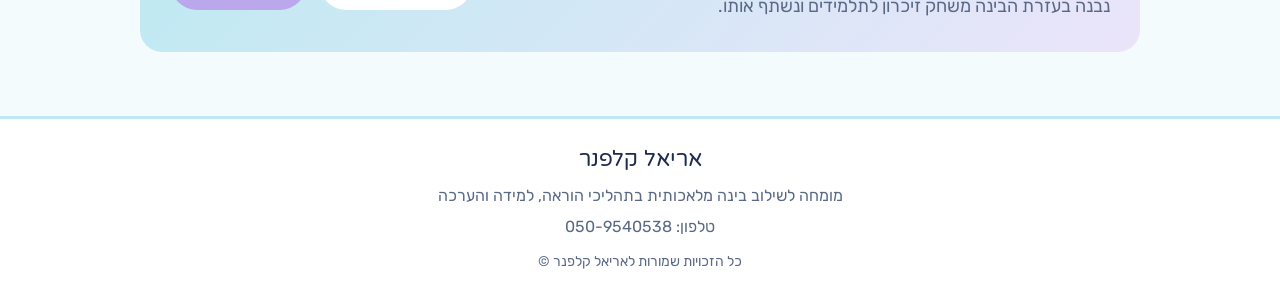
==== commit b391f576: "Replace embedded Google Sites with link cards on website and game pages The Google Sites pages could" ====
--- a/web.html
+++ b/web.html
@@ -134,11 +134,14 @@
   <section id="result" class="part-block" aria-labelledby="result-title">
     <div class="block-head hd1">
       <h2 id="result-title" class="sec">התוצר: האתר שיצרנו</h2>
-      <p class="sub">כך נראה האתר שהתקבל מהפרומפט, אחרי הפרסום ב-Google Sites.</p>
-    </div>
-    <div class="doc-box">
-      <iframe src="https://sites.google.com/educ.org.il/dvoradvash/full-page-embed" title="האתר שיצרנו: מסע בעולם דבורת הדבש" loading="lazy" allowfullscreen></iframe>
-      <p class="video-note">אם האתר לא נטען, אפשר <a href="https://sites.google.com/educ.org.il/dvoradvash" target="_blank" rel="noopener">לפתוח אותו בחלון חדש</a>.</p>
+      <p class="sub">האתר שהתקבל מהפרומפט, אחרי הפרסום ב-Google Sites. לוחצים על הכפתור כדי לפתוח אותו.</p>
+    </div>
+    <div class="link-card">
+      <div class="link-text">
+        <h3>מסע בעולם דבורת הדבש</h3>
+        <p>האתר הלימודי שהבינה יצרה, מפורסם ב-Google Sites. הוא ייפתח בחלון חדש.</p>
+      </div>
+      <a class="btn link-btn" href="https://sites.google.com/educ.org.il/dvoradvash/full-page-embed" target="_blank" rel="noopener">פתיחת האתר</a>
     </div>
     <p class="check-note"><strong>לפני ששולחים לתלמידים:</strong> נכנסים לאתר, עוברים על כל התחנות ובודקים שהמשחקים והתרגילים עובדים ושהתוכן מדויק.</p>
   </section>
--- a/style.css
+++ b/style.css
@@ -257,3 +257,9 @@
 .cover-menu .toc-item{font-size:19px;padding:12px 20px}
 .cover-intro{padding-top:30px}
 .cover-page .foot-rights{margin-top:0;font-size:15px}
+
+/* כרטיס קישור לאתר חיצוני */
+.link-card{display:flex;align-items:center;justify-content:space-between;gap:20px;flex-wrap:wrap;background:var(--surface);border-radius:var(--radius);padding:26px 28px;border:3px solid var(--lav-soft);box-shadow:0 10px 30px rgba(187,168,236,.25)}
+.link-text h3{font-family:var(--display);font-weight:400;font-size:26px;margin:0 0 4px}
+.link-text p{margin:0;color:var(--muted)}
+.link-btn{font-size:20px;padding:14px 34px}
